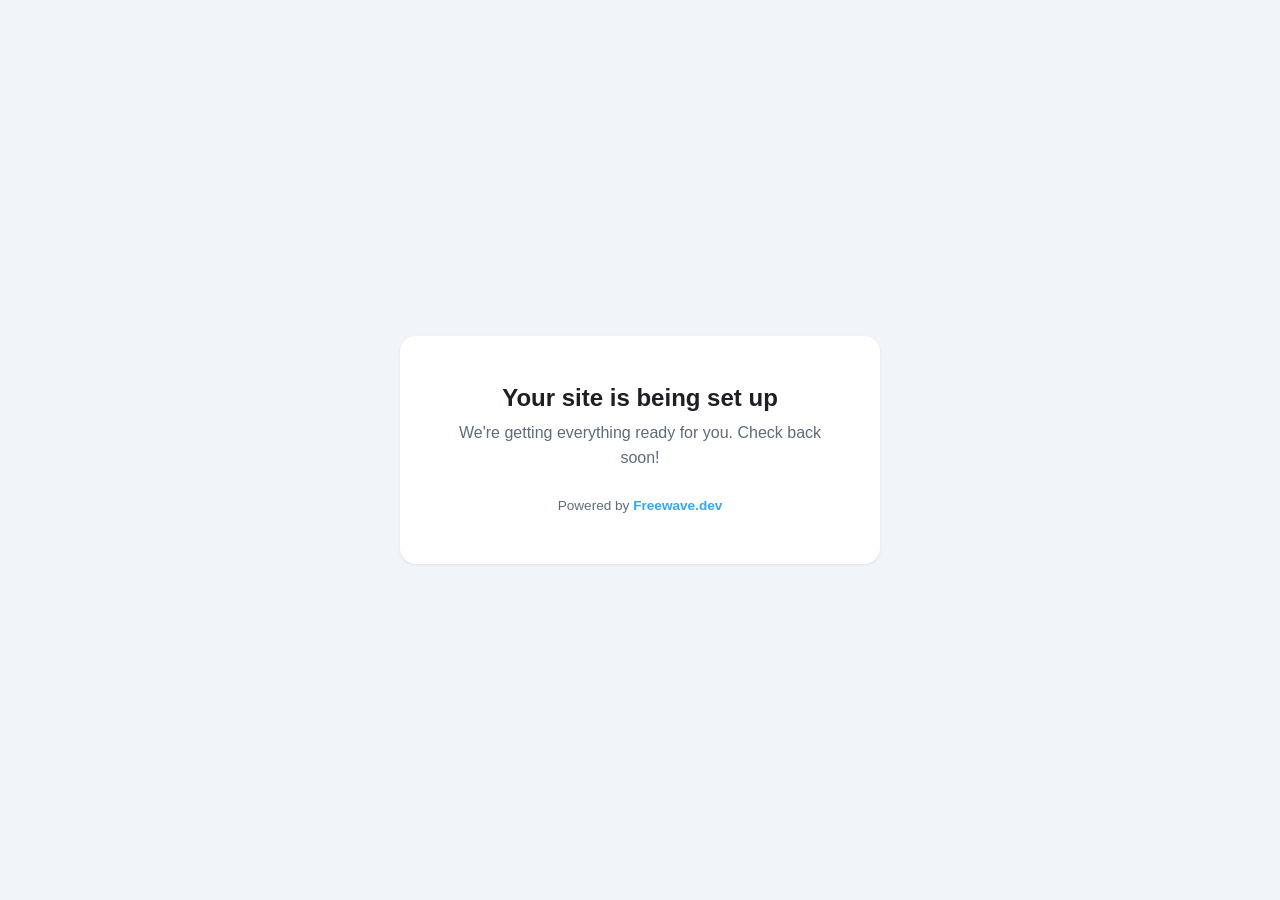
==== index.html @ d873882e "Add placeholder page" ====
<!DOCTYPE html>
<html lang="en">
<head>
<meta charset="UTF-8">
<meta name="viewport" content="width=device-width, initial-scale=1.0">
<title>Site Coming Soon</title>
<style>
*{margin:0;padding:0;box-sizing:border-box}
body{font-family:-apple-system,BlinkMacSystemFont,'Segoe UI',Roboto,sans-serif;background:#f1f5f9;color:#1C1F24;min-height:100vh;display:flex;align-items:center;justify-content:center}
.card{text-align:center;background:#fff;border-radius:16px;padding:3rem 2.5rem;box-shadow:0 1px 3px rgba(0,0,0,.08);max-width:480px;margin:1rem}
h1{font-size:1.5rem;margin-bottom:.5rem}
p{color:#5F6B7A;line-height:1.6}
.brand{color:#2EA8FF;font-weight:700}
</style>
</head>
<body>
<div class="card">
<h1>Your site is being set up</h1>
<p>We're getting everything ready for you. Check back soon!</p>
<p style="margin-top:1.5rem;font-size:.85rem">Powered by <a href="https://freewave.dev" style="color:#2EA8FF;font-weight:700;text-decoration:none">Freewave.dev</a></p>
</div>
</body>
</html>
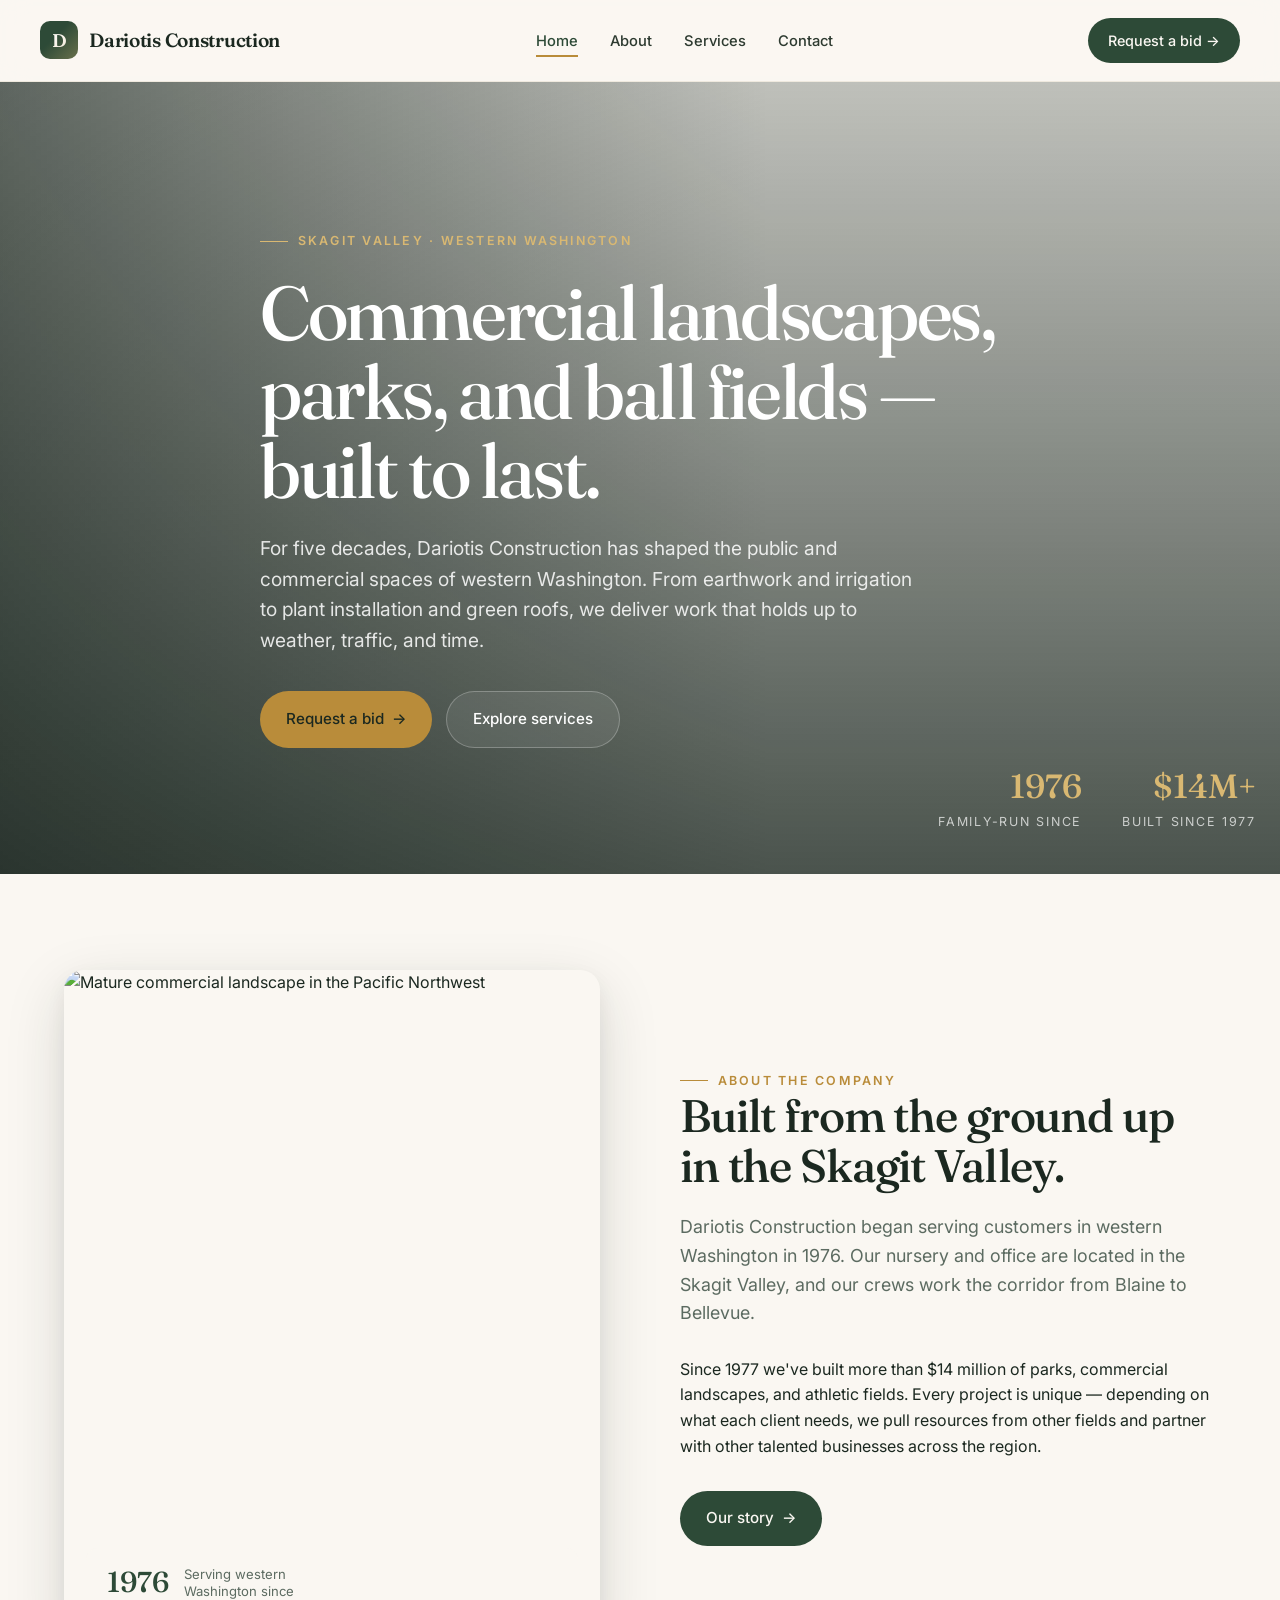
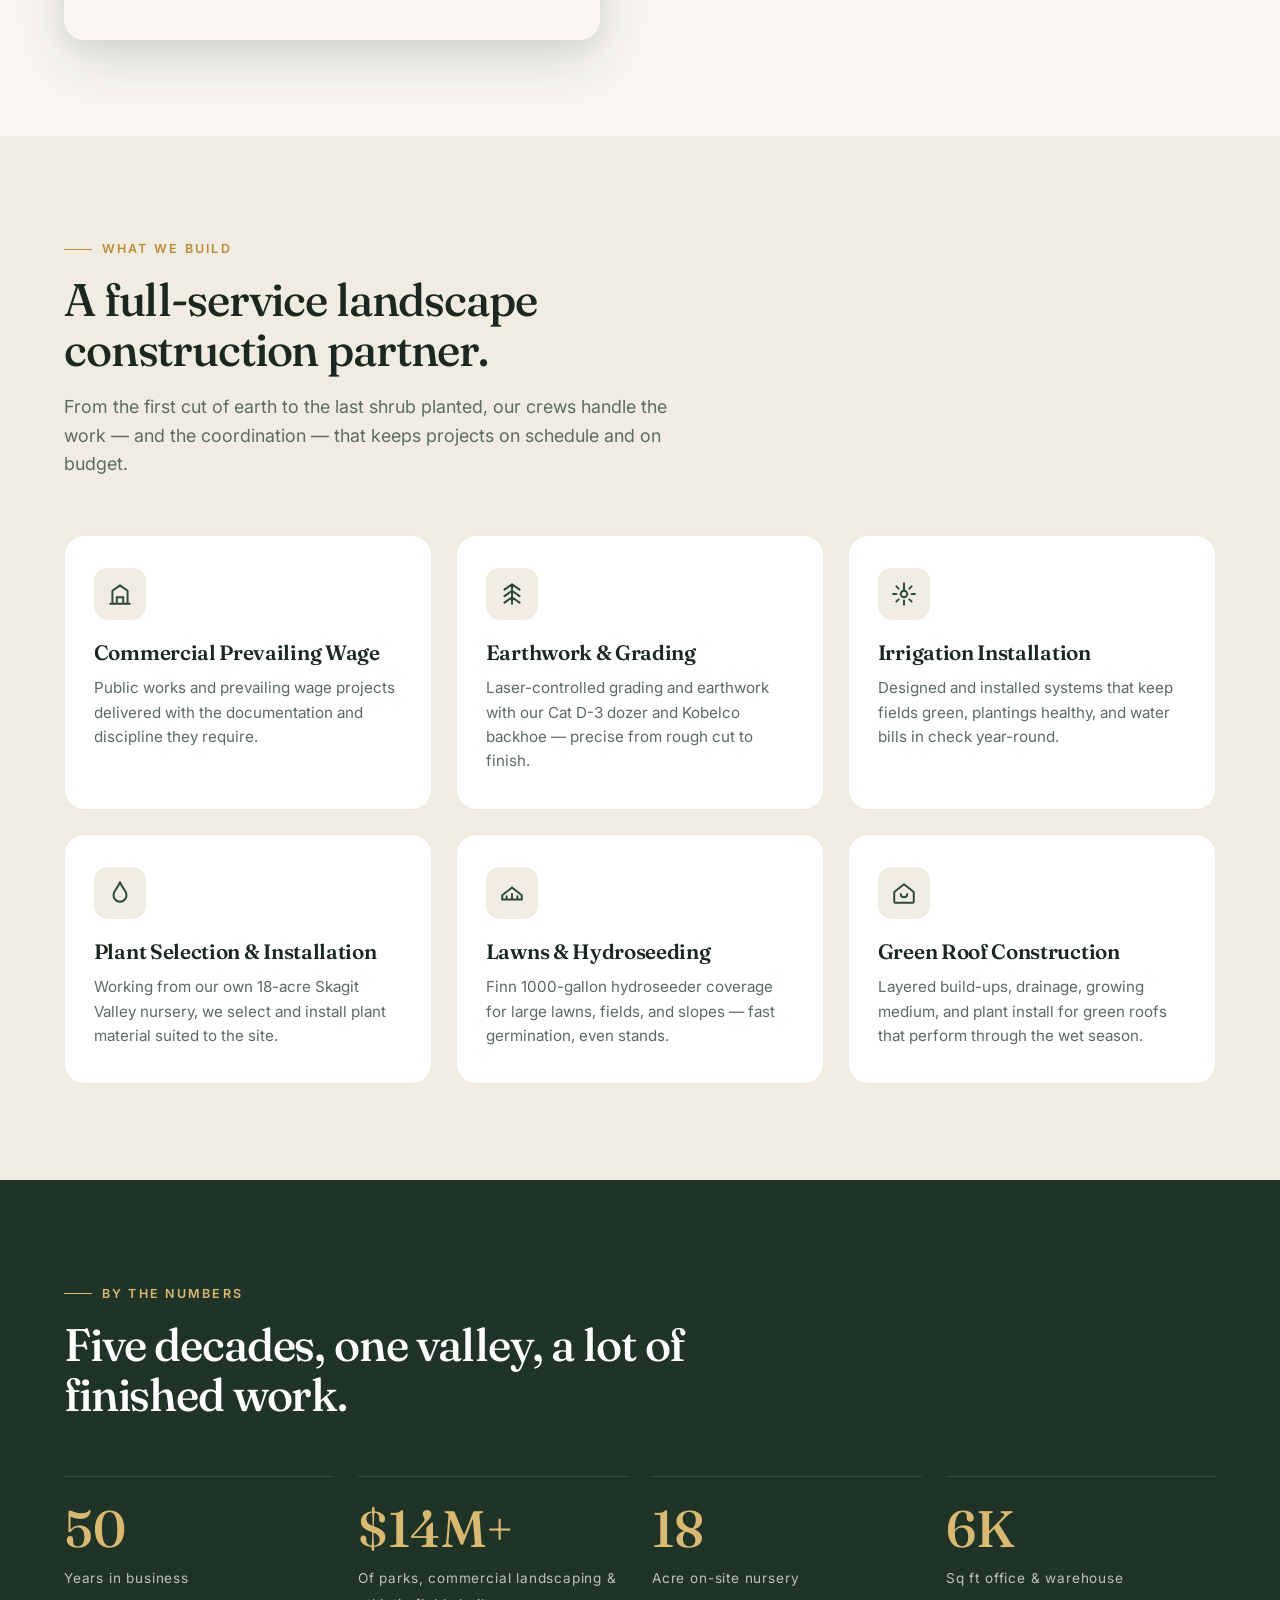
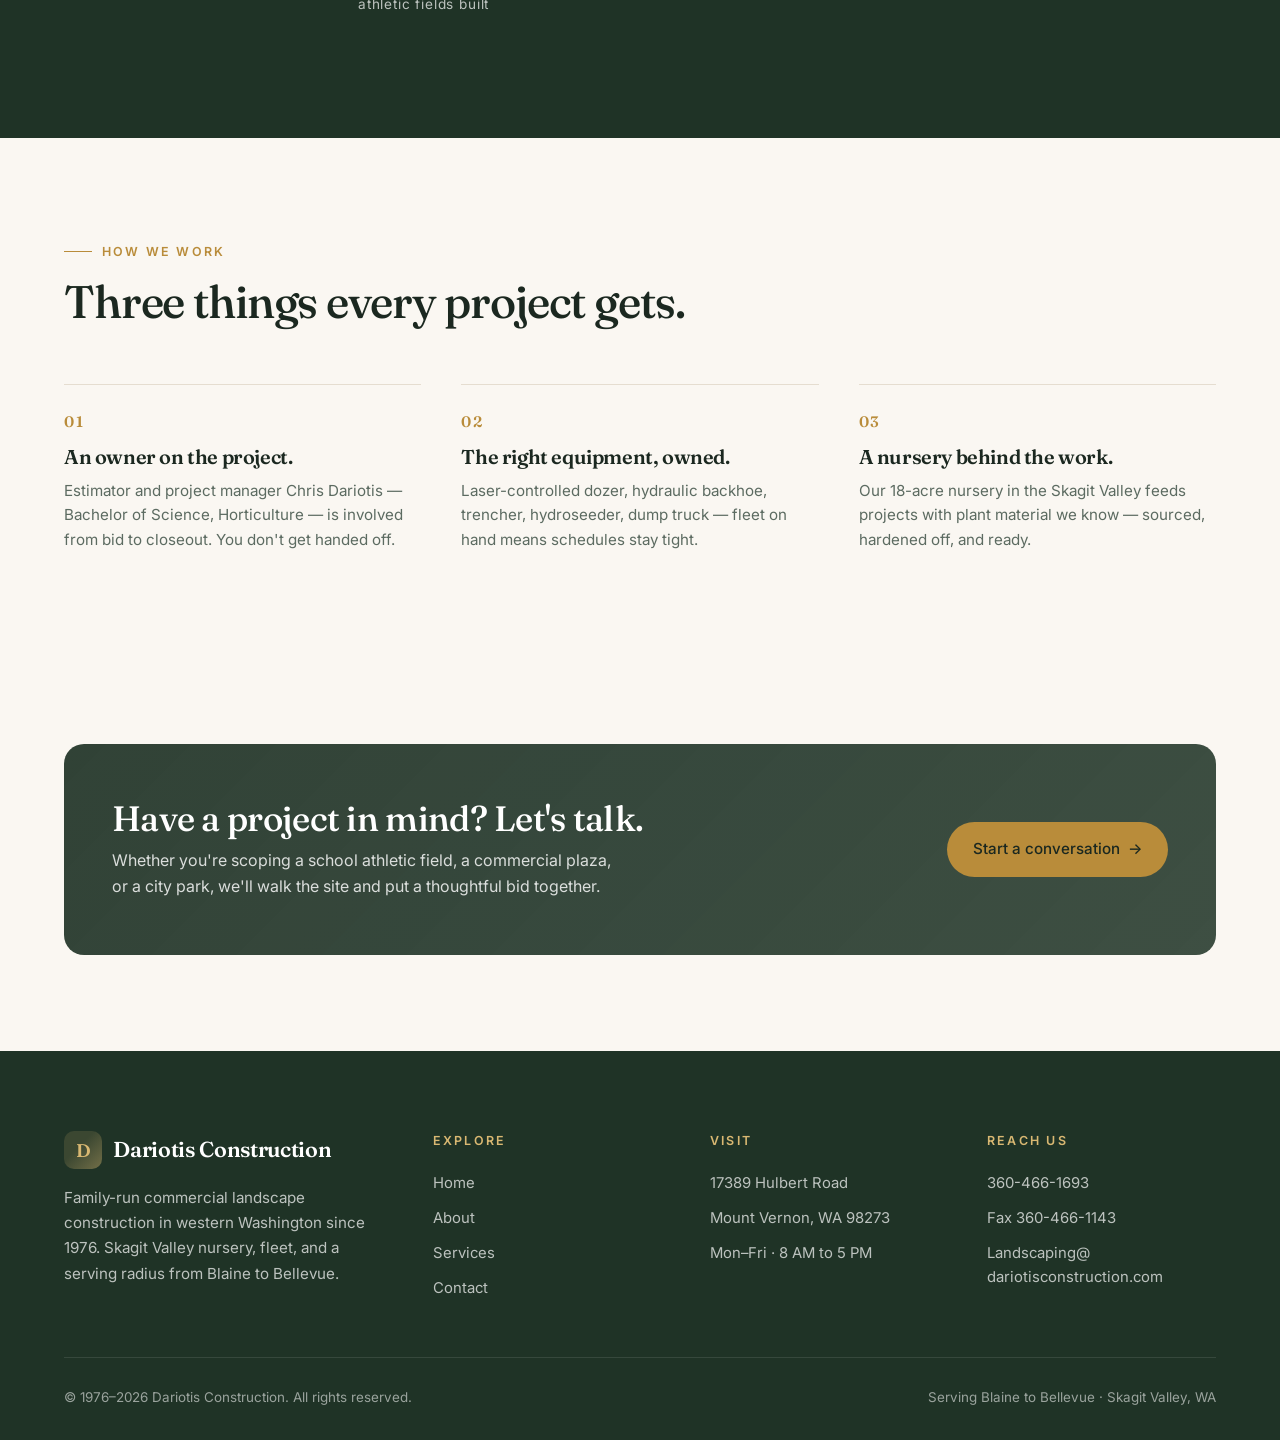
==== commit f6904cc5: "Build full Dariotis Construction demo site Replace placeholder with a 4-page static site (home, abou" ====
--- a/index.html
+++ b/index.html
@@ -3,21 +3,249 @@
 <head>
 <meta charset="UTF-8">
 <meta name="viewport" content="width=device-width, initial-scale=1.0">
-<title>Site Coming Soon</title>
-<style>
-*{margin:0;padding:0;box-sizing:border-box}
-body{font-family:-apple-system,BlinkMacSystemFont,'Segoe UI',Roboto,sans-serif;background:#f1f5f9;color:#1C1F24;min-height:100vh;display:flex;align-items:center;justify-content:center}
-.card{text-align:center;background:#fff;border-radius:16px;padding:3rem 2.5rem;box-shadow:0 1px 3px rgba(0,0,0,.08);max-width:480px;margin:1rem}
-h1{font-size:1.5rem;margin-bottom:.5rem}
-p{color:#5F6B7A;line-height:1.6}
-.brand{color:#2EA8FF;font-weight:700}
-</style>
+<title>Dariotis Construction — Commercial Landscape & Site Work since 1976</title>
+<meta name="description" content="Dariotis Construction has built more than $14 million of parks, commercial landscaping, and athletic fields since 1977. Based in Skagit Valley, serving Blaine to Bellevue.">
+<link rel="icon" href="/favicon.svg" type="image/svg+xml">
+<link rel="stylesheet" href="styles.css">
 </head>
 <body>
-<div class="card">
-<h1>Your site is being set up</h1>
-<p>We're getting everything ready for you. Check back soon!</p>
-<p style="margin-top:1.5rem;font-size:.85rem">Powered by <a href="https://freewave.dev" style="color:#2EA8FF;font-weight:700;text-decoration:none">Freewave.dev</a></p>
-</div>
+
+<header class="site-header">
+  <div class="container nav">
+    <a href="index.html" class="brand">
+      <span class="brand-mark">D</span>
+      <span>Dariotis Construction</span>
+    </a>
+    <nav>
+      <ul class="nav-links">
+        <li><a href="index.html" class="active">Home</a></li>
+        <li><a href="about.html">About</a></li>
+        <li><a href="services.html">Services</a></li>
+        <li><a href="contact.html">Contact</a></li>
+      </ul>
+    </nav>
+    <a href="contact.html" class="nav-cta">Request a bid →</a>
+  </div>
+</header>
+
+<section class="hero">
+  <div class="hero-bg"></div>
+  <div class="hero-overlay"></div>
+  <div class="container">
+    <div class="hero-inner">
+      <span class="eyebrow">Skagit Valley · Western Washington</span>
+      <h1 class="display">Commercial landscapes, parks, and ball fields — built to last.</h1>
+      <p class="lede">For five decades, Dariotis Construction has shaped the public and commercial spaces of western Washington. From earthwork and irrigation to plant installation and green roofs, we deliver work that holds up to weather, traffic, and time.</p>
+      <div class="hero-actions">
+        <a href="contact.html" class="btn btn-gold">Request a bid <span class="arrow">→</span></a>
+        <a href="services.html" class="btn btn-ghost" style="background:rgba(255,255,255,.08);color:#fff;border-color:rgba(255,255,255,.25)">Explore services</a>
+      </div>
+    </div>
+  </div>
+  <div class="hero-meta">
+    <div class="hero-meta-item">
+      <span class="num">1976</span>
+      <span class="label">Family-run since</span>
+    </div>
+    <div class="hero-meta-item">
+      <span class="num">$14M+</span>
+      <span class="label">Built since 1977</span>
+    </div>
+  </div>
+</section>
+
+<section class="section">
+  <div class="container">
+    <div class="intro-grid">
+      <div class="intro-media">
+        <img src="https://images.unsplash.com/photo-1592595896616-c37162298647?w=1200&q=80" alt="Mature commercial landscape in the Pacific Northwest">
+        <div class="intro-media-badge">
+          <span class="year">1976</span>
+          <span class="label">Serving western<br>Washington since</span>
+        </div>
+      </div>
+      <div class="intro-text">
+        <span class="eyebrow">About the company</span>
+        <h2 class="h2">Built from the ground up in the Skagit Valley.</h2>
+        <p class="lede">Dariotis Construction began serving customers in western Washington in 1976. Our nursery and office are located in the Skagit Valley, and our crews work the corridor from Blaine to Bellevue.</p>
+        <p>Since 1977 we've built more than $14 million of parks, commercial landscapes, and athletic fields. Every project is unique — depending on what each client needs, we pull resources from other fields and partner with other talented businesses across the region.</p>
+        <div style="margin-top:2rem">
+          <a href="about.html" class="btn btn-primary">Our story <span class="arrow">→</span></a>
+        </div>
+      </div>
+    </div>
+  </div>
+</section>
+
+<section class="section section-cream">
+  <div class="container">
+    <div class="section-head">
+      <span class="eyebrow">What we build</span>
+      <h2 class="h2">A full-service landscape construction partner.</h2>
+      <p class="lede">From the first cut of earth to the last shrub planted, our crews handle the work — and the coordination — that keeps projects on schedule and on budget.</p>
+    </div>
+
+    <div class="services-grid">
+
+      <div class="service-card">
+        <div class="service-icon">
+          <svg viewBox="0 0 24 24" fill="none" stroke="currentColor" stroke-width="1.8" stroke-linecap="round" stroke-linejoin="round"><path d="M3 21h18M5 21V9l7-5 7 5v12M9 21v-6h6v6"/></svg>
+        </div>
+        <h3>Commercial Prevailing Wage</h3>
+        <p>Public works and prevailing wage projects delivered with the documentation and discipline they require.</p>
+      </div>
+
+      <div class="service-card">
+        <div class="service-icon">
+          <svg viewBox="0 0 24 24" fill="none" stroke="currentColor" stroke-width="1.8" stroke-linecap="round" stroke-linejoin="round"><path d="M12 3v18M5 8l7-5 7 5M5 14l7-5 7 5M5 20l7-5 7 5"/></svg>
+        </div>
+        <h3>Earthwork & Grading</h3>
+        <p>Laser-controlled grading and earthwork with our Cat D-3 dozer and Kobelco backhoe — precise from rough cut to finish.</p>
+      </div>
+
+      <div class="service-card">
+        <div class="service-icon">
+          <svg viewBox="0 0 24 24" fill="none" stroke="currentColor" stroke-width="1.8" stroke-linecap="round" stroke-linejoin="round"><path d="M12 2v6M12 22v-4M5 12H2M22 12h-3M4.93 4.93l2.12 2.12M16.95 16.95l2.12 2.12M4.93 19.07l2.12-2.12M16.95 7.05l2.12-2.12"/><circle cx="12" cy="12" r="3"/></svg>
+        </div>
+        <h3>Irrigation Installation</h3>
+        <p>Designed and installed systems that keep fields green, plantings healthy, and water bills in check year-round.</p>
+      </div>
+
+      <div class="service-card">
+        <div class="service-icon">
+          <svg viewBox="0 0 24 24" fill="none" stroke="currentColor" stroke-width="1.8" stroke-linecap="round" stroke-linejoin="round"><path d="M12 2C10 8 6 9 6 14a6 6 0 0 0 12 0c0-5-4-6-6-12z"/></svg>
+        </div>
+        <h3>Plant Selection & Installation</h3>
+        <p>Working from our own 18-acre Skagit Valley nursery, we select and install plant material suited to the site.</p>
+      </div>
+
+      <div class="service-card">
+        <div class="service-icon">
+          <svg viewBox="0 0 24 24" fill="none" stroke="currentColor" stroke-width="1.8" stroke-linecap="round" stroke-linejoin="round"><path d="M3 18h18M3 18v-4l9-7 9 7v4M7 18v-3M12 18v-5M17 18v-3"/></svg>
+        </div>
+        <h3>Lawns & Hydroseeding</h3>
+        <p>Finn 1000-gallon hydroseeder coverage for large lawns, fields, and slopes — fast germination, even stands.</p>
+      </div>
+
+      <div class="service-card">
+        <div class="service-icon">
+          <svg viewBox="0 0 24 24" fill="none" stroke="currentColor" stroke-width="1.8" stroke-linecap="round" stroke-linejoin="round"><path d="M3 11l9-7 9 7v9a1 1 0 0 1-1 1H4a1 1 0 0 1-1-1v-9z"/><path d="M9 13c0 2 1.5 3 3 3s3-1 3-3"/></svg>
+        </div>
+        <h3>Green Roof Construction</h3>
+        <p>Layered build-ups, drainage, growing medium, and plant install for green roofs that perform through the wet season.</p>
+      </div>
+
+    </div>
+  </div>
+</section>
+
+<section class="section section-dark">
+  <div class="container">
+    <div style="max-width:680px;margin-bottom:3.5rem">
+      <span class="eyebrow">By the numbers</span>
+      <h2 class="h2" style="margin-top:1rem">Five decades, one valley, a lot of finished work.</h2>
+    </div>
+    <div class="stats">
+      <div class="stat">
+        <span class="num">50</span>
+        <span class="label">Years in business</span>
+      </div>
+      <div class="stat">
+        <span class="num">$14M+</span>
+        <span class="label">Of parks, commercial landscaping & athletic fields built</span>
+      </div>
+      <div class="stat">
+        <span class="num">18</span>
+        <span class="label">Acre on-site nursery</span>
+      </div>
+      <div class="stat">
+        <span class="num">6K</span>
+        <span class="label">Sq ft office & warehouse</span>
+      </div>
+    </div>
+  </div>
+</section>
+
+<section class="section">
+  <div class="container">
+    <div class="section-head">
+      <span class="eyebrow">How we work</span>
+      <h2 class="h2">Three things every project gets.</h2>
+    </div>
+    <div class="values">
+      <div class="value">
+        <span class="value-num">01</span>
+        <h3>An owner on the project.</h3>
+        <p>Estimator and project manager Chris Dariotis — Bachelor of Science, Horticulture — is involved from bid to closeout. You don't get handed off.</p>
+      </div>
+      <div class="value">
+        <span class="value-num">02</span>
+        <h3>The right equipment, owned.</h3>
+        <p>Laser-controlled dozer, hydraulic backhoe, trencher, hydroseeder, dump truck — fleet on hand means schedules stay tight.</p>
+      </div>
+      <div class="value">
+        <span class="value-num">03</span>
+        <h3>A nursery behind the work.</h3>
+        <p>Our 18-acre nursery in the Skagit Valley feeds projects with plant material we know — sourced, hardened off, and ready.</p>
+      </div>
+    </div>
+  </div>
+</section>
+
+<section class="section">
+  <div class="container">
+    <div class="cta-band">
+      <div>
+        <h2>Have a project in mind? Let's talk.</h2>
+        <p>Whether you're scoping a school athletic field, a commercial plaza, or a city park, we'll walk the site and put a thoughtful bid together.</p>
+      </div>
+      <a href="contact.html" class="btn btn-gold">Start a conversation <span class="arrow">→</span></a>
+    </div>
+  </div>
+</section>
+
+<footer class="footer">
+  <div class="container">
+    <div class="footer-grid">
+      <div class="footer-brand">
+        <div class="brand">
+          <span class="brand-mark">D</span>
+          <span>Dariotis Construction</span>
+        </div>
+        <p>Family-run commercial landscape construction in western Washington since 1976. Skagit Valley nursery, fleet, and a serving radius from Blaine to Bellevue.</p>
+      </div>
+      <div class="footer-col">
+        <h5>Explore</h5>
+        <ul>
+          <li><a href="index.html">Home</a></li>
+          <li><a href="about.html">About</a></li>
+          <li><a href="services.html">Services</a></li>
+          <li><a href="contact.html">Contact</a></li>
+        </ul>
+      </div>
+      <div class="footer-col">
+        <h5>Visit</h5>
+        <ul>
+          <li>17389 Hulbert Road</li>
+          <li>Mount Vernon, WA 98273</li>
+          <li>Mon–Fri · 8 AM to 5 PM</li>
+        </ul>
+      </div>
+      <div class="footer-col">
+        <h5>Reach us</h5>
+        <ul>
+          <li><a href="tel:+13604661693">360-466-1693</a></li>
+          <li>Fax 360-466-1143</li>
+          <li><a href="mailto:Landscaping@dariotisconstruction.com">Landscaping@<br>dariotisconstruction.com</a></li>
+        </ul>
+      </div>
+    </div>
+    <div class="footer-bottom">
+      <span>© 1976–2026 Dariotis Construction. All rights reserved.</span>
+      <span>Serving Blaine to Bellevue · Skagit Valley, WA</span>
+    </div>
+  </div>
+</footer>
+
 </body>
-</html>+</html>
--- a/styles.css
+++ b/styles.css
@@ -0,0 +1,1044 @@
+@import url('https://fonts.googleapis.com/css2?family=Fraunces:opsz,wght@9..144,400;9..144,500;9..144,600;9..144,700&family=Inter:wght@300;400;500;600;700&display=swap');
+
+:root {
+  --bg: #FAF7F2;
+  --surface: #FFFFFF;
+  --surface-2: #F1ECE2;
+  --ink: #1B2820;
+  --ink-soft: #2D3A30;
+  --muted: #5C6B61;
+  --muted-2: #8A958E;
+  --green: #2D4A37;
+  --green-deep: #1F3326;
+  --green-light: #3F6B4F;
+  --moss: #6B8F5C;
+  --gold: #B98C3A;
+  --gold-soft: #D9B872;
+  --line: #E5DDD0;
+  --line-soft: #EFE9DE;
+  --shadow-sm: 0 1px 2px rgba(27, 40, 32, .04), 0 1px 3px rgba(27, 40, 32, .06);
+  --shadow-md: 0 6px 24px rgba(27, 40, 32, .08), 0 2px 6px rgba(27, 40, 32, .04);
+  --shadow-lg: 0 20px 60px rgba(27, 40, 32, .15), 0 8px 20px rgba(27, 40, 32, .06);
+  --radius-sm: 6px;
+  --radius: 12px;
+  --radius-lg: 20px;
+  --ease: cubic-bezier(.2, .7, .2, 1);
+  --container: 1200px;
+}
+
+* { margin: 0; padding: 0; box-sizing: border-box; }
+
+html { scroll-behavior: smooth; }
+
+body {
+  font-family: 'Inter', -apple-system, BlinkMacSystemFont, 'Segoe UI', sans-serif;
+  background: var(--bg);
+  color: var(--ink);
+  line-height: 1.6;
+  font-weight: 400;
+  -webkit-font-smoothing: antialiased;
+  text-rendering: optimizeLegibility;
+}
+
+img { max-width: 100%; display: block; }
+
+a { color: inherit; text-decoration: none; }
+
+.container {
+  max-width: var(--container);
+  margin: 0 auto;
+  padding: 0 1.5rem;
+}
+
+.container-narrow {
+  max-width: 880px;
+  margin: 0 auto;
+  padding: 0 1.5rem;
+}
+
+h1, h2, h3, h4 {
+  font-family: 'Fraunces', Georgia, serif;
+  font-weight: 500;
+  letter-spacing: -0.02em;
+  line-height: 1.1;
+  color: var(--ink);
+}
+
+.display {
+  font-size: clamp(2.5rem, 6vw, 4.75rem);
+  font-weight: 500;
+  line-height: 1.04;
+  letter-spacing: -0.03em;
+}
+
+.h2 {
+  font-size: clamp(1.85rem, 3.6vw, 2.85rem);
+  font-weight: 500;
+  letter-spacing: -0.025em;
+}
+
+.h3 {
+  font-size: clamp(1.3rem, 2vw, 1.6rem);
+  font-weight: 600;
+  letter-spacing: -0.015em;
+}
+
+.eyebrow {
+  font-family: 'Inter', sans-serif;
+  font-size: 0.78rem;
+  font-weight: 600;
+  letter-spacing: 0.18em;
+  text-transform: uppercase;
+  color: var(--gold);
+  display: inline-flex;
+  align-items: center;
+  gap: 0.6rem;
+}
+
+.eyebrow::before {
+  content: '';
+  width: 28px;
+  height: 1px;
+  background: var(--gold);
+  display: inline-block;
+}
+
+.lede {
+  font-size: clamp(1.05rem, 1.4vw, 1.2rem);
+  color: var(--muted);
+  line-height: 1.6;
+  max-width: 56ch;
+}
+
+.site-header {
+  position: sticky;
+  top: 0;
+  z-index: 50;
+  background: rgba(250, 247, 242, .82);
+  backdrop-filter: saturate(1.4) blur(14px);
+  -webkit-backdrop-filter: saturate(1.4) blur(14px);
+  border-bottom: 1px solid var(--line-soft);
+}
+
+.nav {
+  display: flex;
+  align-items: center;
+  justify-content: space-between;
+  padding: 1.1rem 0;
+}
+
+.brand {
+  display: inline-flex;
+  align-items: center;
+  gap: 0.7rem;
+  font-family: 'Fraunces', serif;
+  font-weight: 600;
+  font-size: 1.2rem;
+  letter-spacing: -0.015em;
+  color: var(--ink);
+}
+
+.brand-mark {
+  width: 38px;
+  height: 38px;
+  border-radius: 10px;
+  background: var(--green);
+  color: var(--bg);
+  display: inline-flex;
+  align-items: center;
+  justify-content: center;
+  font-family: 'Fraunces', serif;
+  font-weight: 600;
+  font-size: 1.15rem;
+  letter-spacing: -0.02em;
+  position: relative;
+  overflow: hidden;
+}
+
+.brand-mark::after {
+  content: '';
+  position: absolute;
+  inset: 0;
+  background: linear-gradient(135deg, transparent 40%, rgba(217, 184, 114, .35) 100%);
+}
+
+.nav-links {
+  display: flex;
+  align-items: center;
+  gap: 2rem;
+  list-style: none;
+}
+
+.nav-links a {
+  font-size: 0.92rem;
+  font-weight: 500;
+  color: var(--ink-soft);
+  transition: color 0.2s var(--ease);
+  position: relative;
+  padding: 0.3rem 0;
+}
+
+.nav-links a:hover,
+.nav-links a.active {
+  color: var(--green);
+}
+
+.nav-links a.active::after {
+  content: '';
+  position: absolute;
+  left: 0;
+  right: 0;
+  bottom: -0.2rem;
+  height: 2px;
+  background: var(--gold);
+}
+
+.nav-cta {
+  display: inline-flex;
+  align-items: center;
+  gap: 0.5rem;
+  padding: 0.7rem 1.25rem;
+  background: var(--green);
+  color: var(--bg);
+  border-radius: 999px;
+  font-size: 0.9rem;
+  font-weight: 500;
+  transition: transform 0.25s var(--ease), background 0.25s var(--ease), box-shadow 0.25s var(--ease);
+}
+
+.nav-cta:hover {
+  background: var(--green-deep);
+  transform: translateY(-1px);
+  box-shadow: var(--shadow-md);
+}
+
+.btn {
+  display: inline-flex;
+  align-items: center;
+  gap: 0.55rem;
+  padding: 0.95rem 1.6rem;
+  border-radius: 999px;
+  font-weight: 500;
+  font-size: 0.95rem;
+  transition: transform 0.25s var(--ease), background 0.25s var(--ease), color 0.25s var(--ease), box-shadow 0.25s var(--ease);
+  border: none;
+  cursor: pointer;
+  font-family: inherit;
+}
+
+.btn-primary {
+  background: var(--green);
+  color: var(--bg);
+}
+
+.btn-primary:hover {
+  background: var(--green-deep);
+  transform: translateY(-2px);
+  box-shadow: var(--shadow-md);
+}
+
+.btn-ghost {
+  background: transparent;
+  color: var(--ink);
+  border: 1px solid var(--line);
+}
+
+.btn-ghost:hover {
+  background: var(--surface);
+  border-color: var(--ink-soft);
+  transform: translateY(-2px);
+}
+
+.btn-gold {
+  background: var(--gold);
+  color: var(--ink);
+}
+
+.btn-gold:hover {
+  background: var(--gold-soft);
+  transform: translateY(-2px);
+  box-shadow: var(--shadow-md);
+}
+
+.btn .arrow {
+  transition: transform 0.25s var(--ease);
+  display: inline-block;
+}
+
+.btn:hover .arrow { transform: translateX(4px); }
+
+.hero {
+  position: relative;
+  min-height: 88vh;
+  display: flex;
+  align-items: center;
+  overflow: hidden;
+  isolation: isolate;
+  padding: 6rem 0 5rem;
+}
+
+.hero-bg {
+  position: absolute;
+  inset: 0;
+  z-index: -2;
+  background: url('https://images.unsplash.com/photo-1558904541-efa843a96f01?w=2000&q=80') center/cover no-repeat;
+  transform: scale(1.04);
+  animation: heroZoom 18s var(--ease) forwards;
+}
+
+@keyframes heroZoom {
+  to { transform: scale(1); }
+}
+
+.hero-overlay {
+  position: absolute;
+  inset: 0;
+  z-index: -1;
+  background:
+    linear-gradient(180deg, rgba(15, 28, 21, 0.25) 0%, rgba(15, 28, 21, 0.55) 60%, rgba(15, 28, 21, 0.75) 100%),
+    linear-gradient(90deg, rgba(15, 28, 21, 0.55) 0%, transparent 60%);
+}
+
+.hero-inner {
+  color: #fff;
+  max-width: 760px;
+  animation: fadeUp 1s var(--ease) both;
+}
+
+.hero .eyebrow {
+  color: var(--gold-soft);
+  margin-bottom: 1.4rem;
+}
+
+.hero .eyebrow::before { background: var(--gold-soft); }
+
+.hero h1 {
+  color: #fff;
+  margin-bottom: 1.4rem;
+}
+
+.hero .lede {
+  color: rgba(255, 255, 255, .85);
+  font-size: clamp(1.1rem, 1.5vw, 1.3rem);
+  margin-bottom: 2.2rem;
+}
+
+.hero-actions {
+  display: flex;
+  flex-wrap: wrap;
+  gap: 0.9rem;
+}
+
+.hero-meta {
+  position: absolute;
+  bottom: 2.5rem;
+  right: 1.5rem;
+  display: flex;
+  gap: 2.5rem;
+  color: rgba(255, 255, 255, .9);
+  z-index: 2;
+  animation: fadeUp 1s 0.3s var(--ease) both;
+}
+
+.hero-meta-item {
+  text-align: right;
+}
+
+.hero-meta-item .num {
+  font-family: 'Fraunces', serif;
+  font-size: 2.1rem;
+  line-height: 1;
+  color: var(--gold-soft);
+  display: block;
+  margin-bottom: 0.25rem;
+  font-weight: 500;
+}
+
+.hero-meta-item .label {
+  font-size: 0.78rem;
+  letter-spacing: 0.14em;
+  text-transform: uppercase;
+  opacity: 0.78;
+}
+
+@keyframes fadeUp {
+  from { opacity: 0; transform: translateY(28px); }
+  to   { opacity: 1; transform: translateY(0); }
+}
+
+.section {
+  padding: 6rem 0;
+}
+
+.section-tight {
+  padding: 4rem 0;
+}
+
+.section-dark {
+  background: var(--green-deep);
+  color: rgba(255, 255, 255, .9);
+}
+
+.section-dark h1, .section-dark h2, .section-dark h3 { color: #fff; }
+.section-dark .lede { color: rgba(255, 255, 255, .75); }
+.section-dark .eyebrow { color: var(--gold-soft); }
+.section-dark .eyebrow::before { background: var(--gold-soft); }
+
+.section-cream {
+  background: var(--surface-2);
+}
+
+.section-head {
+  margin-bottom: 3.5rem;
+  max-width: 720px;
+}
+
+.section-head .eyebrow { margin-bottom: 1rem; }
+.section-head h2 { margin-bottom: 1.1rem; }
+
+.intro-grid {
+  display: grid;
+  grid-template-columns: 1fr 1fr;
+  gap: 5rem;
+  align-items: center;
+}
+
+.intro-text h2 { margin-bottom: 1.4rem; }
+.intro-text p + p { margin-top: 1rem; }
+.intro-text .lede { margin-bottom: 1.8rem; }
+
+.intro-media {
+  position: relative;
+  border-radius: var(--radius-lg);
+  overflow: hidden;
+  box-shadow: var(--shadow-lg);
+  aspect-ratio: 4/5;
+}
+
+.intro-media img {
+  width: 100%;
+  height: 100%;
+  object-fit: cover;
+  transition: transform 1.2s var(--ease);
+}
+
+.intro-media:hover img { transform: scale(1.04); }
+
+.intro-media-badge {
+  position: absolute;
+  bottom: 1.4rem;
+  left: 1.4rem;
+  right: 1.4rem;
+  background: rgba(250, 247, 242, .95);
+  backdrop-filter: blur(10px);
+  border-radius: var(--radius);
+  padding: 1.1rem 1.3rem;
+  font-size: 0.92rem;
+  color: var(--ink);
+  display: flex;
+  align-items: center;
+  gap: 0.9rem;
+}
+
+.intro-media-badge .year {
+  font-family: 'Fraunces', serif;
+  font-size: 1.8rem;
+  color: var(--green);
+  line-height: 1;
+  font-weight: 500;
+}
+
+.intro-media-badge .label {
+  font-size: 0.82rem;
+  color: var(--muted);
+  line-height: 1.3;
+}
+
+.services-grid {
+  display: grid;
+  grid-template-columns: repeat(3, 1fr);
+  gap: 1.5rem;
+}
+
+.service-card {
+  background: var(--surface);
+  border: 1px solid var(--line-soft);
+  border-radius: var(--radius-lg);
+  padding: 2rem 1.8rem 2.2rem;
+  transition: transform 0.35s var(--ease), box-shadow 0.35s var(--ease), border-color 0.35s var(--ease);
+  position: relative;
+  overflow: hidden;
+}
+
+.service-card::before {
+  content: '';
+  position: absolute;
+  top: 0;
+  left: 0;
+  right: 0;
+  height: 3px;
+  background: var(--gold);
+  transform: scaleX(0);
+  transform-origin: left;
+  transition: transform 0.5s var(--ease);
+}
+
+.service-card:hover {
+  transform: translateY(-6px);
+  border-color: var(--line);
+  box-shadow: var(--shadow-md);
+}
+
+.service-card:hover::before { transform: scaleX(1); }
+
+.service-icon {
+  width: 52px;
+  height: 52px;
+  border-radius: 14px;
+  background: var(--surface-2);
+  color: var(--green);
+  display: inline-flex;
+  align-items: center;
+  justify-content: center;
+  margin-bottom: 1.4rem;
+  transition: background 0.3s var(--ease), color 0.3s var(--ease);
+}
+
+.service-card:hover .service-icon {
+  background: var(--green);
+  color: var(--gold-soft);
+}
+
+.service-icon svg { width: 26px; height: 26px; }
+
+.service-card h3 {
+  font-family: 'Fraunces', serif;
+  font-size: 1.3rem;
+  font-weight: 600;
+  margin-bottom: 0.7rem;
+  letter-spacing: -0.015em;
+}
+
+.service-card p {
+  color: var(--muted);
+  font-size: 0.95rem;
+  line-height: 1.6;
+}
+
+.cta-band {
+  background:
+    linear-gradient(135deg, rgba(31, 51, 38, 0.92) 0%, rgba(31, 51, 38, 0.86) 100%),
+    url('https://images.unsplash.com/photo-1416879595882-3373a0480b5b?w=2000&q=80') center/cover no-repeat;
+  color: #fff;
+  border-radius: var(--radius-lg);
+  padding: 3.5rem 3rem;
+  display: grid;
+  grid-template-columns: 1fr auto;
+  align-items: center;
+  gap: 2rem;
+  position: relative;
+  overflow: hidden;
+}
+
+.cta-band h2 {
+  color: #fff;
+  font-size: clamp(1.6rem, 2.8vw, 2.2rem);
+  margin-bottom: 0.6rem;
+}
+
+.cta-band p {
+  color: rgba(255, 255, 255, .82);
+  max-width: 50ch;
+  font-size: 1rem;
+}
+
+.stats {
+  display: grid;
+  grid-template-columns: repeat(4, 1fr);
+  gap: 1.5rem;
+}
+
+.stat {
+  text-align: left;
+  padding: 1.6rem 0;
+  border-top: 1px solid rgba(255, 255, 255, .12);
+}
+
+.stat .num {
+  font-family: 'Fraunces', serif;
+  font-size: clamp(2.4rem, 4vw, 3.2rem);
+  line-height: 1;
+  color: var(--gold-soft);
+  font-weight: 500;
+  display: block;
+  margin-bottom: 0.7rem;
+}
+
+.stat .label {
+  font-size: 0.85rem;
+  letter-spacing: 0.06em;
+  color: rgba(255, 255, 255, .7);
+  line-height: 1.4;
+}
+
+.values {
+  display: grid;
+  grid-template-columns: repeat(3, 1fr);
+  gap: 2.5rem;
+}
+
+.value {
+  border-top: 1px solid var(--line);
+  padding-top: 1.6rem;
+}
+
+.value-num {
+  font-family: 'Fraunces', serif;
+  font-size: 0.95rem;
+  color: var(--gold);
+  letter-spacing: 0.1em;
+  margin-bottom: 0.7rem;
+  display: block;
+  font-weight: 600;
+}
+
+.value h3 {
+  font-size: 1.25rem;
+  font-weight: 600;
+  margin-bottom: 0.7rem;
+}
+
+.value p {
+  color: var(--muted);
+  font-size: 0.95rem;
+}
+
+.equipment-list {
+  list-style: none;
+  display: grid;
+  grid-template-columns: repeat(2, 1fr);
+  gap: 0.7rem 2rem;
+}
+
+.equipment-list li {
+  display: flex;
+  align-items: flex-start;
+  gap: 0.85rem;
+  padding: 0.85rem 0;
+  border-bottom: 1px solid var(--line-soft);
+  font-size: 0.98rem;
+}
+
+.equipment-list li::before {
+  content: '';
+  width: 6px;
+  height: 6px;
+  border-radius: 50%;
+  background: var(--gold);
+  margin-top: 0.65rem;
+  flex-shrink: 0;
+}
+
+.profile {
+  display: grid;
+  grid-template-columns: 1fr 2fr;
+  gap: 3rem;
+  align-items: center;
+  background: var(--surface);
+  border: 1px solid var(--line-soft);
+  border-radius: var(--radius-lg);
+  padding: 2.5rem;
+}
+
+.profile-photo {
+  width: 100%;
+  aspect-ratio: 1;
+  border-radius: var(--radius);
+  overflow: hidden;
+  background: var(--surface-2);
+}
+
+.profile-photo img { width: 100%; height: 100%; object-fit: cover; }
+
+.profile-text h3 {
+  font-size: 1.6rem;
+  margin-bottom: 0.3rem;
+}
+
+.profile-role {
+  color: var(--gold);
+  font-size: 0.85rem;
+  letter-spacing: 0.14em;
+  text-transform: uppercase;
+  font-weight: 600;
+  margin-bottom: 1.2rem;
+  display: block;
+}
+
+.profile-text p { color: var(--muted); }
+
+.services-detailed {
+  display: grid;
+  grid-template-columns: repeat(2, 1fr);
+  gap: 1.2rem;
+}
+
+.service-row {
+  background: var(--surface);
+  border: 1px solid var(--line-soft);
+  border-radius: var(--radius);
+  padding: 1.6rem 1.8rem;
+  display: flex;
+  gap: 1.2rem;
+  align-items: flex-start;
+  transition: border-color 0.3s var(--ease), transform 0.3s var(--ease);
+}
+
+.service-row:hover {
+  border-color: var(--green);
+  transform: translateY(-2px);
+}
+
+.service-row-num {
+  font-family: 'Fraunces', serif;
+  font-weight: 500;
+  font-size: 1.15rem;
+  color: var(--gold);
+  line-height: 1.2;
+  flex-shrink: 0;
+  padding-top: 0.15rem;
+  min-width: 2.2rem;
+}
+
+.service-row h3 {
+  font-size: 1.1rem;
+  font-weight: 600;
+  margin-bottom: 0.35rem;
+}
+
+.service-row p {
+  color: var(--muted);
+  font-size: 0.92rem;
+  line-height: 1.55;
+}
+
+.feature-row {
+  display: grid;
+  grid-template-columns: 1fr 1fr;
+  gap: 4rem;
+  align-items: center;
+  margin-bottom: 5rem;
+}
+
+.feature-row:last-child { margin-bottom: 0; }
+
+.feature-row.reverse { direction: rtl; }
+.feature-row.reverse > * { direction: ltr; }
+
+.feature-media {
+  border-radius: var(--radius-lg);
+  overflow: hidden;
+  aspect-ratio: 4/3;
+  box-shadow: var(--shadow-md);
+}
+
+.feature-media img {
+  width: 100%; height: 100%; object-fit: cover;
+  transition: transform 1s var(--ease);
+}
+
+.feature-media:hover img { transform: scale(1.05); }
+
+.feature-text h3 {
+  font-size: clamp(1.6rem, 2.6vw, 2.1rem);
+  margin-bottom: 1rem;
+  font-weight: 500;
+}
+
+.feature-text p { color: var(--muted); margin-bottom: 1rem; }
+
+.checklist {
+  list-style: none;
+  margin-top: 1.6rem;
+}
+
+.checklist li {
+  display: flex;
+  align-items: flex-start;
+  gap: 0.75rem;
+  padding: 0.55rem 0;
+  color: var(--ink-soft);
+  font-size: 0.97rem;
+}
+
+.checklist li svg {
+  width: 18px;
+  height: 18px;
+  color: var(--green);
+  flex-shrink: 0;
+  margin-top: 0.2rem;
+}
+
+.contact-grid {
+  display: grid;
+  grid-template-columns: 1fr 1.25fr;
+  gap: 4rem;
+  align-items: start;
+}
+
+.contact-info-block {
+  margin-bottom: 2.2rem;
+}
+
+.contact-info-block .label {
+  font-size: 0.78rem;
+  letter-spacing: 0.18em;
+  text-transform: uppercase;
+  color: var(--gold);
+  font-weight: 600;
+  margin-bottom: 0.65rem;
+}
+
+.contact-info-block .value {
+  font-family: 'Fraunces', serif;
+  font-size: 1.25rem;
+  color: var(--ink);
+  line-height: 1.4;
+  font-weight: 500;
+}
+
+.contact-info-block a:hover { color: var(--green); }
+
+.contact-info-block .sub {
+  color: var(--muted);
+  font-size: 0.95rem;
+  margin-top: 0.3rem;
+}
+
+.form {
+  background: var(--surface);
+  border: 1px solid var(--line-soft);
+  border-radius: var(--radius-lg);
+  padding: 2.5rem;
+  box-shadow: var(--shadow-sm);
+}
+
+.form-row {
+  display: grid;
+  grid-template-columns: 1fr 1fr;
+  gap: 1.2rem;
+}
+
+.form-field {
+  margin-bottom: 1.2rem;
+}
+
+.form-field label {
+  display: block;
+  font-size: 0.82rem;
+  font-weight: 600;
+  letter-spacing: 0.04em;
+  color: var(--ink);
+  margin-bottom: 0.5rem;
+}
+
+.form-field input,
+.form-field select,
+.form-field textarea {
+  width: 100%;
+  background: var(--bg);
+  border: 1px solid var(--line);
+  border-radius: var(--radius-sm);
+  padding: 0.85rem 1rem;
+  font-size: 0.97rem;
+  font-family: inherit;
+  color: var(--ink);
+  transition: border-color 0.2s var(--ease), background 0.2s var(--ease), box-shadow 0.2s var(--ease);
+}
+
+.form-field input:focus,
+.form-field select:focus,
+.form-field textarea:focus {
+  outline: none;
+  border-color: var(--green);
+  background: var(--surface);
+  box-shadow: 0 0 0 3px rgba(45, 74, 55, .12);
+}
+
+.form-field textarea { resize: vertical; min-height: 140px; }
+
+.form-fineprint {
+  font-size: 0.82rem;
+  color: var(--muted-2);
+  margin-top: 1rem;
+}
+
+.honeypot {
+  position: absolute;
+  left: -9999px;
+  width: 1px;
+  height: 1px;
+  overflow: hidden;
+}
+
+.page-hero {
+  padding: 5rem 0 3rem;
+  background: var(--surface-2);
+  position: relative;
+  overflow: hidden;
+}
+
+.page-hero .eyebrow { margin-bottom: 1rem; }
+.page-hero h1 {
+  font-size: clamp(2.2rem, 4.5vw, 3.4rem);
+  margin-bottom: 1rem;
+  font-weight: 500;
+}
+.page-hero .lede { font-size: 1.15rem; }
+
+.page-hero-image {
+  margin-top: 3rem;
+  border-radius: var(--radius-lg);
+  overflow: hidden;
+  aspect-ratio: 21/9;
+  box-shadow: var(--shadow-md);
+}
+
+.page-hero-image img { width: 100%; height: 100%; object-fit: cover; }
+
+.location-card {
+  background: var(--surface);
+  border: 1px solid var(--line-soft);
+  border-radius: var(--radius-lg);
+  padding: 2rem;
+  margin-top: 1rem;
+}
+
+.location-card h4 {
+  font-family: 'Fraunces', serif;
+  font-size: 1.15rem;
+  font-weight: 600;
+  margin-bottom: 0.6rem;
+}
+
+.location-card p { color: var(--muted); font-size: 0.95rem; }
+
+.service-area {
+  display: inline-flex;
+  align-items: center;
+  gap: 0.65rem;
+  padding: 0.5rem 1rem;
+  background: var(--surface-2);
+  border-radius: 999px;
+  font-size: 0.85rem;
+  font-weight: 500;
+  color: var(--green);
+  margin-top: 1.2rem;
+}
+
+.footer {
+  background: var(--green-deep);
+  color: rgba(255, 255, 255, .78);
+  padding: 5rem 0 2rem;
+  margin-top: 0;
+}
+
+.footer-grid {
+  display: grid;
+  grid-template-columns: 1.4fr 1fr 1fr 1fr;
+  gap: 3rem;
+  margin-bottom: 3.5rem;
+}
+
+.footer-brand .brand {
+  color: #fff;
+  font-size: 1.35rem;
+  margin-bottom: 1rem;
+}
+
+.footer-brand .brand-mark {
+  background: rgba(217, 184, 114, .15);
+  color: var(--gold-soft);
+}
+
+.footer-brand p {
+  font-size: 0.95rem;
+  color: rgba(255, 255, 255, .7);
+  max-width: 32ch;
+  line-height: 1.65;
+}
+
+.footer-col h5 {
+  font-family: 'Inter', sans-serif;
+  font-size: 0.78rem;
+  letter-spacing: 0.18em;
+  text-transform: uppercase;
+  color: var(--gold-soft);
+  font-weight: 600;
+  margin-bottom: 1.3rem;
+}
+
+.footer-col ul {
+  list-style: none;
+  display: flex;
+  flex-direction: column;
+  gap: 0.7rem;
+}
+
+.footer-col li a, .footer-col li {
+  color: rgba(255, 255, 255, .7);
+  font-size: 0.93rem;
+  transition: color 0.2s var(--ease);
+}
+
+.footer-col a:hover { color: var(--gold-soft); }
+
+.footer-bottom {
+  border-top: 1px solid rgba(255, 255, 255, .1);
+  padding-top: 1.8rem;
+  display: flex;
+  justify-content: space-between;
+  align-items: center;
+  flex-wrap: wrap;
+  gap: 1rem;
+  font-size: 0.84rem;
+  color: rgba(255, 255, 255, .55);
+}
+
+.footer-bottom a { color: rgba(255, 255, 255, .55); }
+.footer-bottom a:hover { color: var(--gold-soft); }
+
+.fade-in { animation: fadeUp 0.9s var(--ease) both; }
+.fade-in.d-1 { animation-delay: 0.1s; }
+.fade-in.d-2 { animation-delay: 0.2s; }
+.fade-in.d-3 { animation-delay: 0.3s; }
+.fade-in.d-4 { animation-delay: 0.4s; }
+
+@media (max-width: 960px) {
+  .nav-links { display: none; }
+  .nav-links.compact { display: flex; gap: 1rem; }
+  .intro-grid, .feature-row, .contact-grid {
+    grid-template-columns: 1fr;
+    gap: 2.5rem;
+  }
+  .feature-row.reverse { direction: ltr; }
+  .services-grid, .stats, .values, .services-detailed {
+    grid-template-columns: 1fr 1fr;
+  }
+  .footer-grid { grid-template-columns: 1fr 1fr; }
+  .cta-band { grid-template-columns: 1fr; padding: 2.5rem 2rem; }
+  .hero-meta { display: none; }
+  .profile { grid-template-columns: 1fr; padding: 1.8rem; }
+  .form-row { grid-template-columns: 1fr; }
+  .equipment-list { grid-template-columns: 1fr; }
+}
+
+@media (max-width: 600px) {
+  .services-grid, .stats, .values, .services-detailed, .footer-grid {
+    grid-template-columns: 1fr;
+  }
+  .nav-cta { padding: 0.55rem 1rem; font-size: 0.85rem; }
+  .section { padding: 4rem 0; }
+  .hero { min-height: 78vh; padding: 4rem 0; }
+  .form { padding: 1.6rem; }
+}
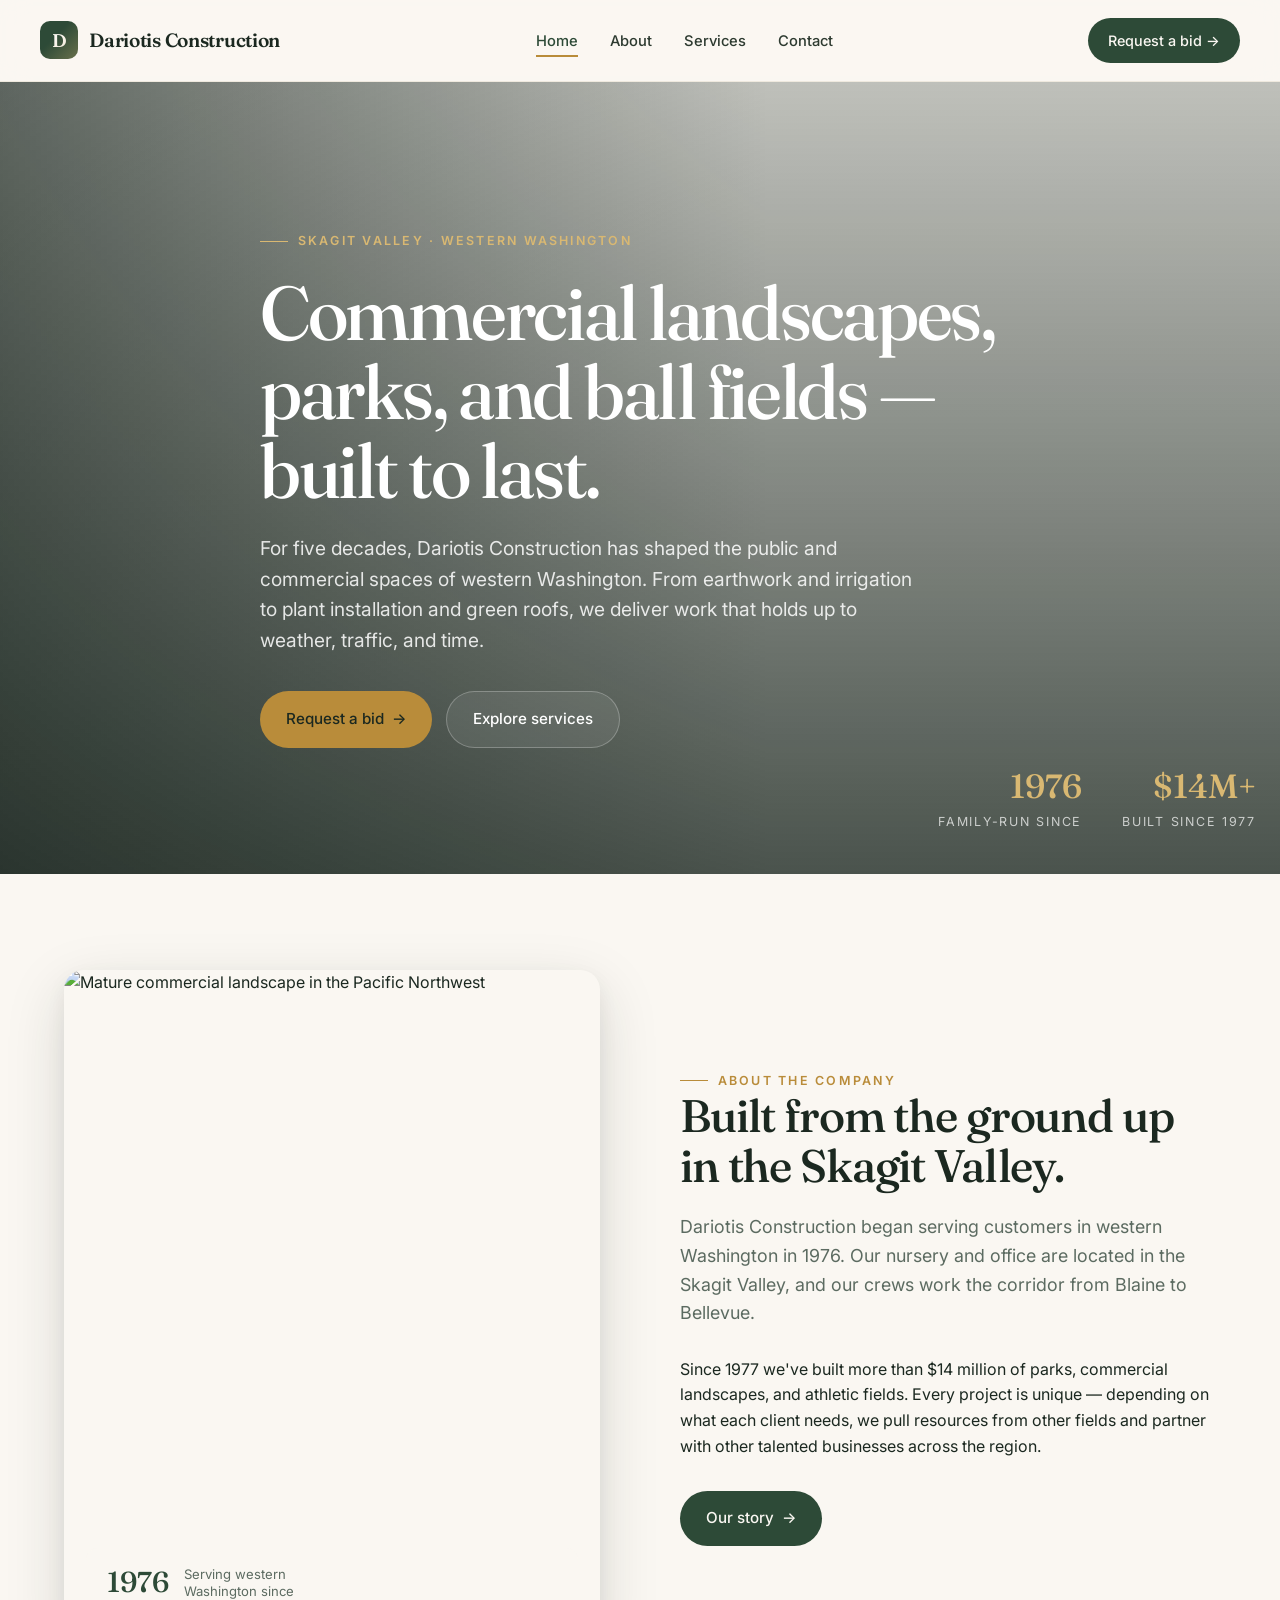
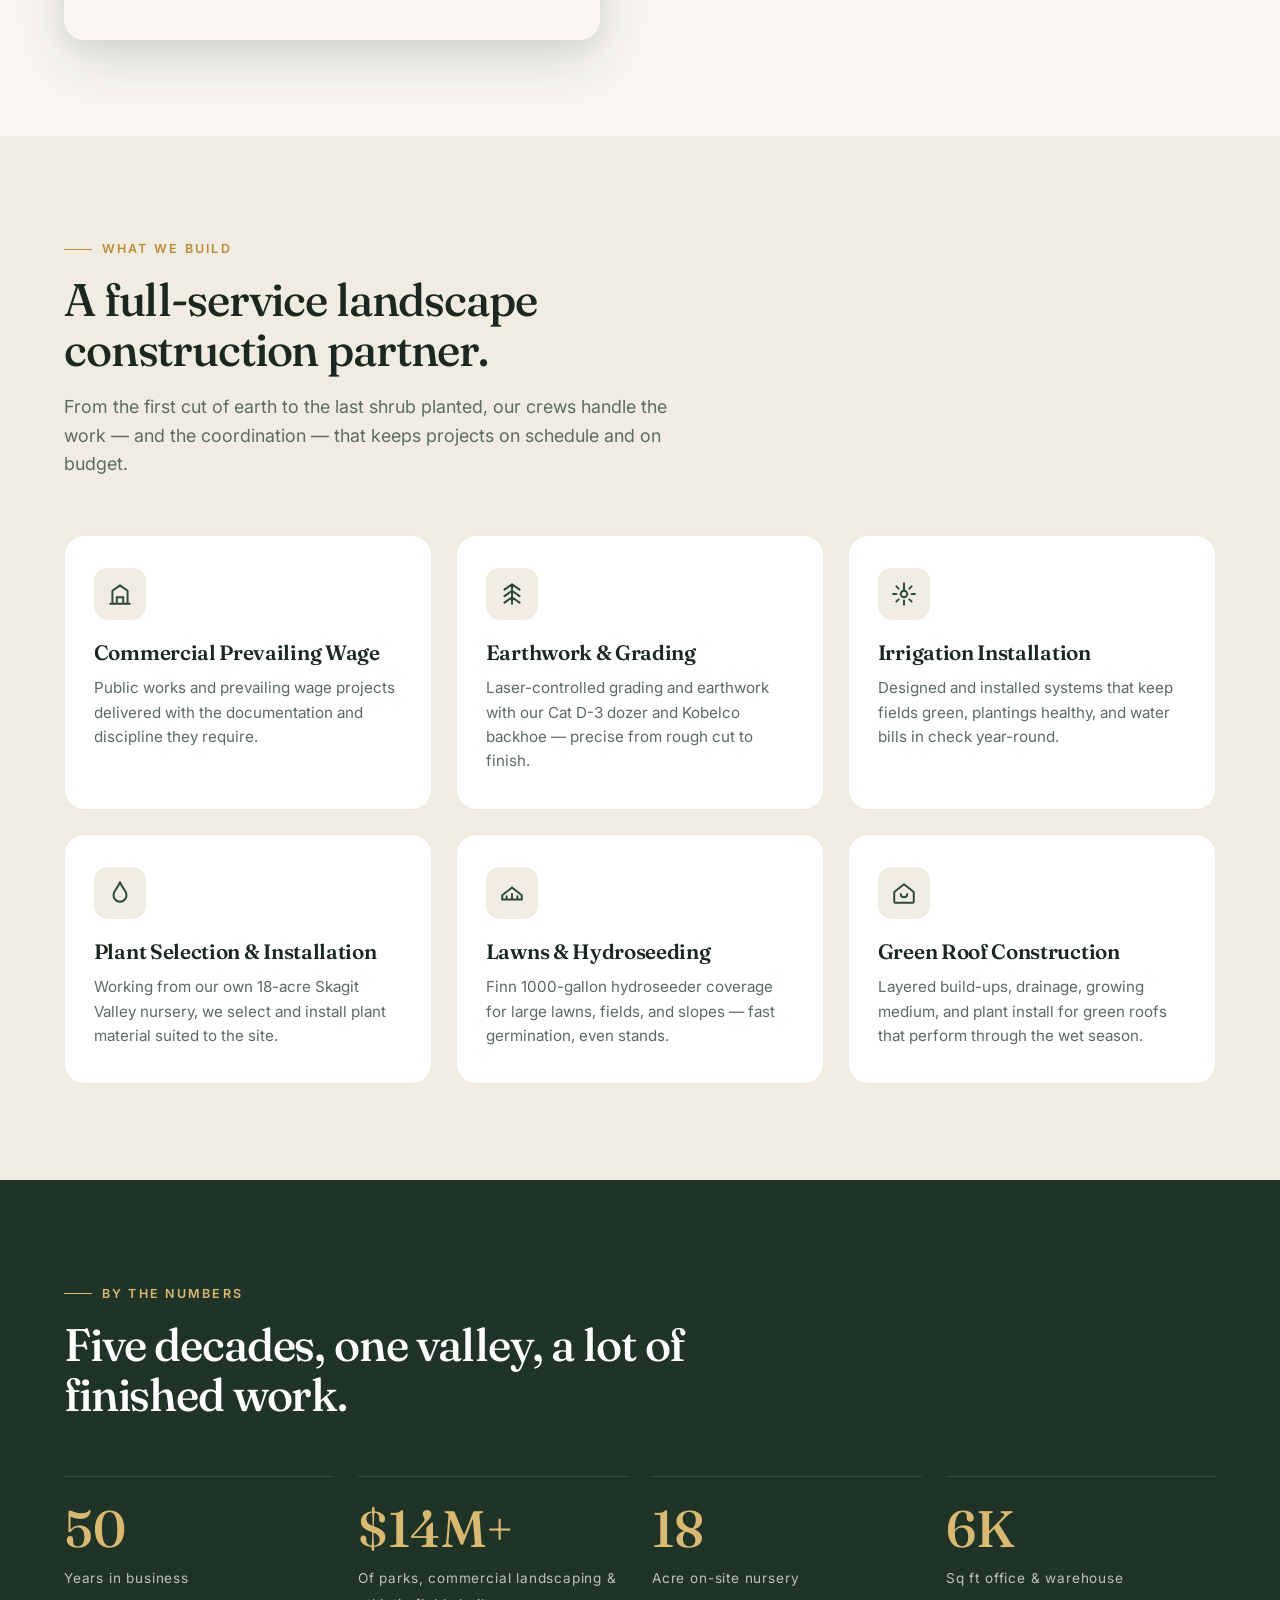
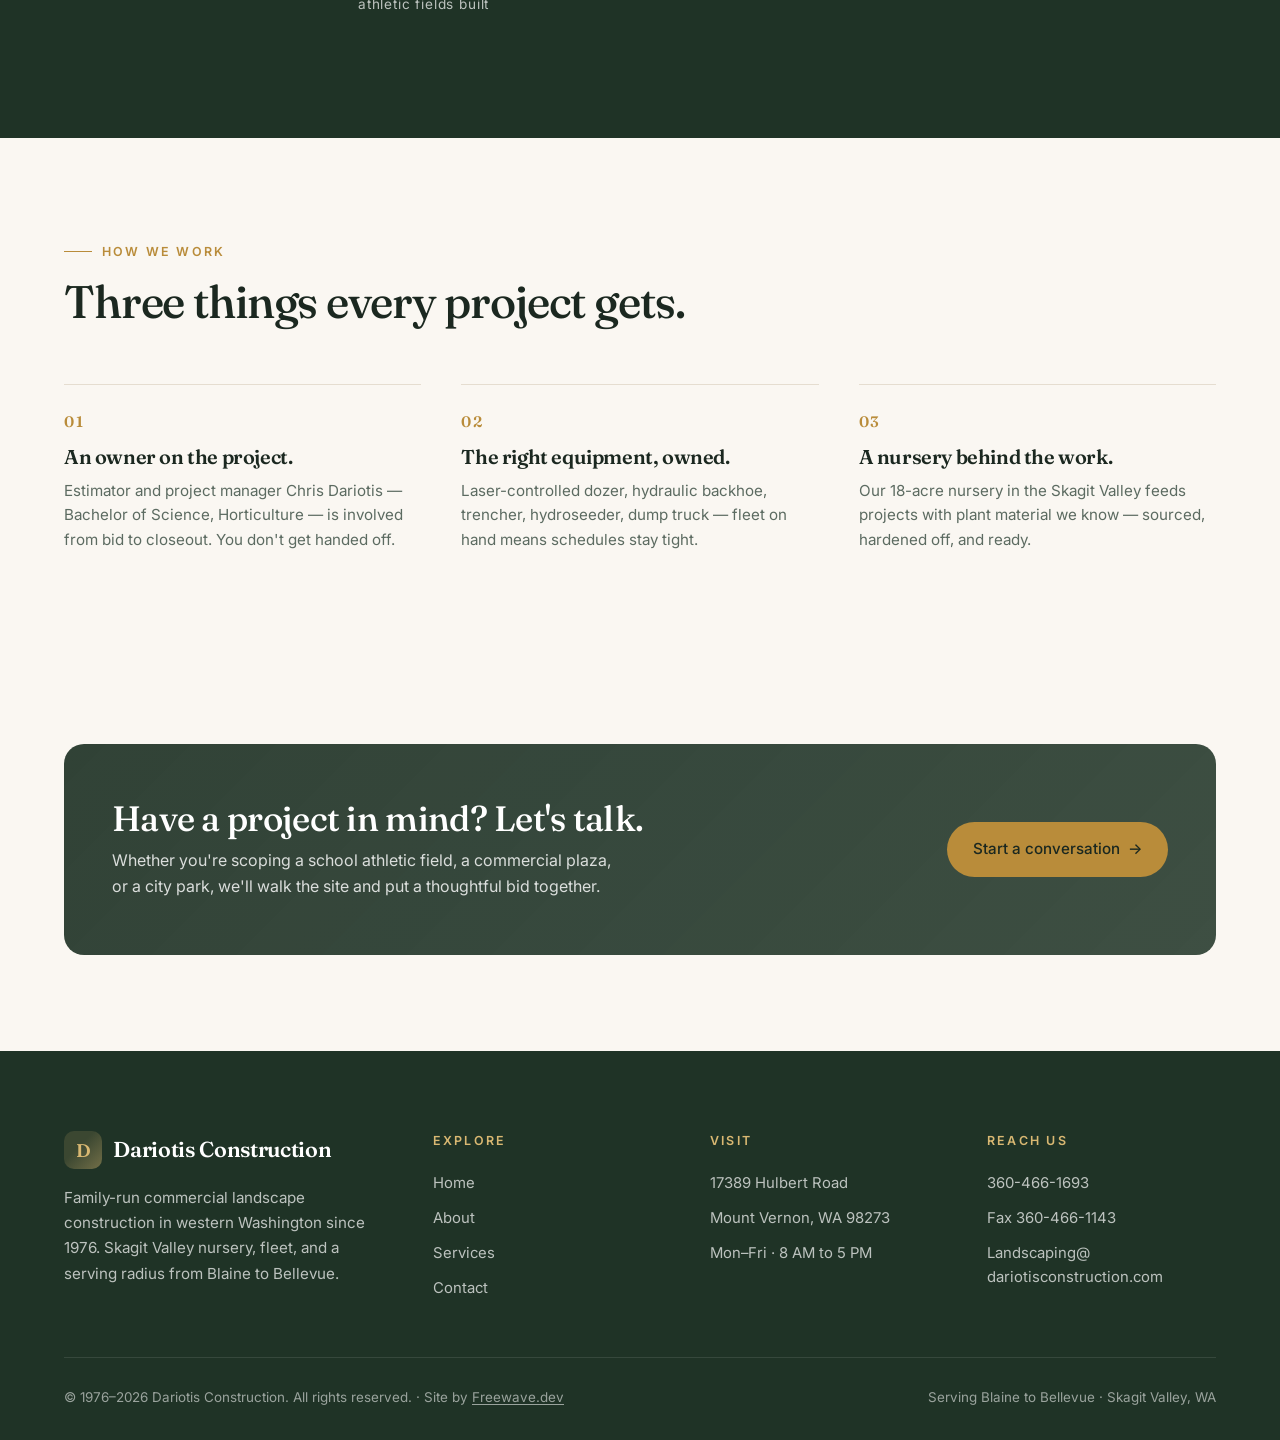
==== commit c461837d: "Footer: add 'Site by Freewave.dev' credit" ====
--- a/index.html
+++ b/index.html
@@ -5,6 +5,23 @@
 <meta name="viewport" content="width=device-width, initial-scale=1.0">
 <title>Dariotis Construction — Commercial Landscape & Site Work since 1976</title>
 <meta name="description" content="Dariotis Construction has built more than $14 million of parks, commercial landscaping, and athletic fields since 1977. Based in Skagit Valley, serving Blaine to Bellevue.">
+<link rel="canonical" href="https://k2t3u4.freewave.dev/">
+<meta property="og:type" content="website">
+<meta property="og:site_name" content="Dariotis Construction">
+<meta property="og:locale" content="en_US">
+<meta property="og:url" content="https://k2t3u4.freewave.dev/">
+<meta property="og:title" content="Dariotis Construction — Commercial Landscape & Site Work since 1976">
+<meta property="og:description" content="Commercial landscapes, parks, and athletic fields across western Washington — over $14M built since 1977. Family-run from the Skagit Valley, serving Blaine to Bellevue.">
+<meta property="og:image" content="https://media.freewave.dev/k2t3u4/og-image.jpg">
+<meta property="og:image:secure_url" content="https://media.freewave.dev/k2t3u4/og-image.jpg">
+<meta property="og:image:type" content="image/jpeg">
+<meta property="og:image:width" content="1200">
+<meta property="og:image:height" content="630">
+<meta property="og:image:alt" content="Dariotis Construction — commercial landscape & site work in western Washington">
+<meta name="twitter:card" content="summary_large_image">
+<meta name="twitter:title" content="Dariotis Construction — Commercial Landscape & Site Work since 1976">
+<meta name="twitter:description" content="Commercial landscapes, parks, and athletic fields across western Washington — over $14M built since 1977. Family-run from the Skagit Valley.">
+<meta name="twitter:image" content="https://media.freewave.dev/k2t3u4/og-image.jpg">
 <link rel="icon" href="/favicon.svg" type="image/svg+xml">
 <link rel="stylesheet" href="styles.css">
 </head>
@@ -16,7 +33,7 @@
       <span class="brand-mark">D</span>
       <span>Dariotis Construction</span>
     </a>
-    <nav>
+    <nav class="nav-menu" id="primary-nav">
       <ul class="nav-links">
         <li><a href="index.html" class="active">Home</a></li>
         <li><a href="about.html">About</a></li>
@@ -25,6 +42,9 @@
       </ul>
     </nav>
     <a href="contact.html" class="nav-cta">Request a bid →</a>
+    <button class="nav-toggle" type="button" aria-label="Toggle menu" aria-expanded="false" aria-controls="primary-nav">
+      <span></span><span></span><span></span>
+    </button>
   </div>
 </header>
 
@@ -58,7 +78,7 @@
   <div class="container">
     <div class="intro-grid">
       <div class="intro-media">
-        <img src="https://images.unsplash.com/photo-1592595896616-c37162298647?w=1200&q=80" alt="Mature commercial landscape in the Pacific Northwest">
+        <img src="https://media.freewave.dev/k2t3u4/images/resort-mountain-garden.webp" alt="Mature commercial landscape in the Pacific Northwest">
         <div class="intro-media-badge">
           <span class="year">1976</span>
           <span class="label">Serving western<br>Washington since</span>
@@ -241,11 +261,12 @@
       </div>
     </div>
     <div class="footer-bottom">
-      <span>© 1976–2026 Dariotis Construction. All rights reserved.</span>
+      <span>© 1976–2026 Dariotis Construction. All rights reserved. &middot; Site by <a href="https://freewave.dev" target="_blank" rel="noopener" style="color:inherit;text-decoration:underline;text-underline-offset:2px">Freewave.dev</a></span>
       <span>Serving Blaine to Bellevue · Skagit Valley, WA</span>
     </div>
   </div>
 </footer>
 
+<script src="nav.js" defer></script>
 </body>
 </html>
--- a/styles.css
+++ b/styles.css
@@ -212,6 +212,35 @@
   box-shadow: var(--shadow-md);
 }
 
+/* Mobile nav toggle (hamburger) — hidden on desktop */
+.nav-toggle {
+  display: none;
+  flex-direction: column;
+  justify-content: center;
+  gap: 5px;
+  width: 44px;
+  height: 44px;
+  padding: 0;
+  background: none;
+  border: none;
+  cursor: pointer;
+  -webkit-tap-highlight-color: transparent;
+}
+
+.nav-toggle span {
+  display: block;
+  width: 24px;
+  height: 2px;
+  margin: 0 auto;
+  background: var(--ink);
+  border-radius: 2px;
+  transition: transform 0.25s var(--ease), opacity 0.2s var(--ease);
+}
+
+.site-header.menu-open .nav-toggle span:nth-child(1) { transform: translateY(7px) rotate(45deg); }
+.site-header.menu-open .nav-toggle span:nth-child(2) { opacity: 0; }
+.site-header.menu-open .nav-toggle span:nth-child(3) { transform: translateY(-7px) rotate(-45deg); }
+
 .btn {
   display: inline-flex;
   align-items: center;
@@ -281,7 +310,7 @@
   position: absolute;
   inset: 0;
   z-index: -2;
-  background: url('https://images.unsplash.com/photo-1558904541-efa843a96f01?w=2000&q=80') center/cover no-repeat;
+  background: url('https://media.freewave.dev/k2t3u4/images/formal-garden-estate.webp') center/cover no-repeat;
   transform: scale(1.04);
   animation: heroZoom 18s var(--ease) forwards;
 }
@@ -528,7 +557,7 @@
 .cta-band {
   background:
     linear-gradient(135deg, rgba(31, 51, 38, 0.92) 0%, rgba(31, 51, 38, 0.86) 100%),
-    url('https://images.unsplash.com/photo-1416879595882-3373a0480b5b?w=2000&q=80') center/cover no-repeat;
+    url('https://media.freewave.dev/k2t3u4/images/flowerbed-lawn-design.webp') center/cover no-repeat;
   color: #fff;
   border-radius: var(--radius-lg);
   padding: 3.5rem 3rem;
@@ -1015,8 +1044,51 @@
 .fade-in.d-4 { animation-delay: 0.4s; }
 
 @media (max-width: 960px) {
-  .nav-links { display: none; }
-  .nav-links.compact { display: flex; gap: 1rem; }
+  /* Swap the header CTA for a hamburger menu */
+  .nav-cta { display: none; }
+
+  /* Center the brand; pin the hamburger to the right */
+  .nav {
+    display: grid;
+    grid-template-columns: 1fr auto 1fr;
+    align-items: center;
+  }
+  .brand { grid-column: 2; justify-self: center; }
+  .nav-toggle { display: flex; grid-column: 3; justify-self: end; }
+
+  .nav-menu {
+    position: absolute;
+    top: 100%;
+    left: 0;
+    right: 0;
+    background: rgba(250, 247, 242, 0.97);
+    backdrop-filter: saturate(1.4) blur(14px);
+    -webkit-backdrop-filter: saturate(1.4) blur(14px);
+    border-bottom: 1px solid var(--line-soft);
+    box-shadow: var(--shadow-md);
+    opacity: 0;
+    visibility: hidden;
+    transform: translateY(-8px);
+    transition: opacity 0.25s var(--ease), transform 0.25s var(--ease), visibility 0.25s var(--ease);
+  }
+  .site-header.menu-open .nav-menu {
+    opacity: 1;
+    visibility: visible;
+    transform: none;
+  }
+  .nav-menu .nav-links {
+    flex-direction: column;
+    align-items: stretch;
+    gap: 0;
+    padding: 0.5rem 0;
+  }
+  .nav-menu .nav-links a {
+    display: block;
+    padding: 0.95rem 1.5rem;
+    font-size: 1rem;
+  }
+  .nav-menu .nav-links a.active::after { display: none; }
+
   .intro-grid, .feature-row, .contact-grid {
     grid-template-columns: 1fr;
     gap: 2.5rem;
